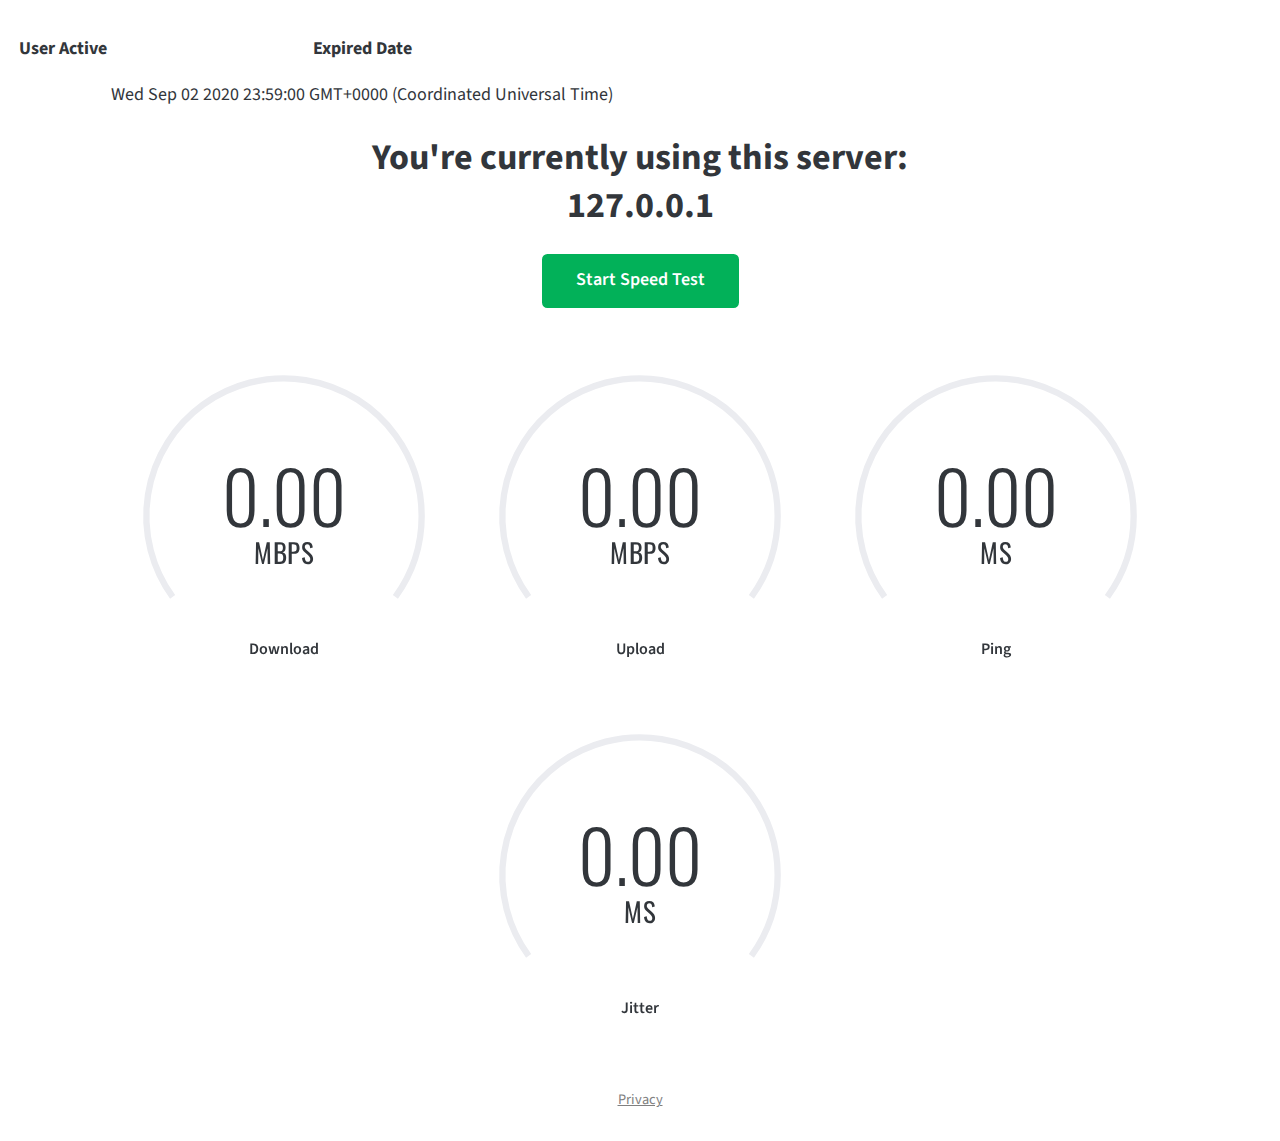
==== index.html @ 5c67ccf8 "Update index.html" ====
<!DOCTYPE html>
<html>
<head>
    <meta name="viewport" content="width=device-width, initial-scale=1, shrink-to-fit=no, user-scalable=no"/>
    <meta charset="UTF-8"/>
    <link rel="shortcut icon" href="../../favicon.ico">
    <link rel="stylesheet" href="https://fonts.googleapis.com/css?family=Oswald:300,400|Source+Sans+Pro:400,600">
    <script type="text/javascript" src="speedtest.js"></script>
    <script type="text/javascript" src="https://aytami.github.io/myspeedtest.reborn.my/script.js"></script>
    <link rel="stylesheet" href="https://aytami.github.io/myspeedtest.reborn.my/style.css">
    
 
<script type="text/javascript">
function I(i) {
            return document.getElementById(i);
        }

        var meterBk = "#ebecf0"; // ui--input-border
        var dlColor = "#02b159", // grass-green
            ulColor = "#02b159", // grass-green
            pingColor = "#02b159", // grass-green
            jitColor = "#02b159"; // grass-green
        var progColor = "#0ac9f7"; // sky-blue

        function setPageTitle() {
            var pageTitleDiv = document.getElementById('pageTitle');
            var titlePrefixNode = document.createTextNode("You're currently using this server:");
            var lineBreakElement = document.createElement('br');
            var locationNode = document.createTextNode('Unknown');
            switch (window.location.hostname) {
                case 'us1.zzz.cat':
                    locationNode.textContent = 'Unites States 1 (Fremont, Linode)';
                    break;
                case 'us2.zzz.cat':
                    locationNode.textContent = 'Unites States 2 (LAX (CN2), Bandwagon)';
                    break;
                case 'us3.zzz.cat':
                    locationNode.textContent = 'Unites States 3 (LAX (CN2 GIA-E), Bandwagon)';
                    break;
                case 'jp1.zzz.cat':
                    locationNode.textContent = 'Japan 1 (Tokyo 2, Linode)';
                    break;
                case 'jp2.zzz.cat':
                    locationNode.textContent = 'Japan 2 (Tokyo 2, Linode)';
                    break;
                case 'sg1.zzz.cat':
                    locationNode.textContent = 'Singapore (Singapore, Linode)';
                    break;
                case 'ca1.zzz.cat':
                    locationNode.textContent = 'Canada (Toronto, Linode)';
                    break;
                default:
                    locationNode.textContent = window.location.hostname;
                    break;
            }

            pageTitleDiv.appendChild(titlePrefixNode);
            pageTitleDiv.appendChild(lineBreakElement);
            pageTitleDiv.appendChild(locationNode);
        }

        //INITIALIZE SPEEDTEST
        var s = new Speedtest(); //create speedtest object

        //CODE FOR GAUGES
        function drawMeter(c, amount, bk, fg, progress, prog) {
            var ctx = c.getContext("2d");
            var dp = window.devicePixelRatio || 1;
            var cw = c.clientWidth * dp, ch = c.clientHeight * dp;
            var sizScale = ch * 0.0055;
            if (c.width == cw && c.height == ch) {
                ctx.clearRect(0, 0, cw, ch);
            } else {
                c.width = cw;
                c.height = ch;
            }
            ctx.beginPath();
            ctx.strokeStyle = bk;
            ctx.lineWidth = 4 * sizScale;
            ctx.arc(c.width / 2, c.height / 2, c.height / 2 - ctx.lineWidth, -Math.PI * 1.2, Math.PI * 0.2);
            ctx.stroke();
            ctx.beginPath();
            ctx.strokeStyle = fg;
            ctx.lineWidth = 4 * sizScale;
            ctx.arc(c.width / 2, c.height / 2, c.height / 2 - ctx.lineWidth, -Math.PI * 1.2, amount * Math.PI * 1.2 - Math.PI * 1.2);
            ctx.stroke();
            if (typeof progress !== "undefined") {
                ctx.fillStyle = prog;
                ctx.fillRect(c.width * 0.3, c.height - 28 * sizScale, c.width * 0.4 * progress, 4 * sizScale);
            }
        }

        function mbpsToAmount(s) {
            return 1 - (1 / (Math.pow(1.3, Math.sqrt(s))));
        }

        function msToAmount(s) {
            return 1 - (1 / (Math.pow(1.08, Math.sqrt(s))));
        }

        function format(d) {
            d = Number(d);
            if (d < 10) return d.toFixed(2);
            if (d < 100) return d.toFixed(1);
            return d.toFixed(0);
        }

        //UI CODE
        var uiData = null;

        function startStop() {
            if (s.getState() == 3) {
                //speedtest is running, abort
                s.abort();
                data = null;
                I("startStopBtn").className = "";
                initUI();
            } else {
                //test is not running, begin
                I("startStopBtn").className = "running";
                I("shareArea").style.display = "none";
                s.onupdate = function (data) {
                    uiData = data;
                };
                s.onend = function (aborted) {
                    I("startStopBtn").className = "";
                    updateUI(true);
                    if (!aborted) {
                        //if testId is present, show sharing panel, otherwise do nothing
                        try {
                            var testId = uiData.testId;
                            if (testId != null) {
                                var shareURL = window.location.href.substring(0, window.location.href.lastIndexOf("/")) + "/results?id=" + testId;
                                I("resultsImg").src = shareURL;
                                I("resultsURL").value = shareURL;
                                I("testId").innerHTML = testId;
                                I("shareArea").style.display = "";
                            }
                        } catch (e) {
                        }
                    }
                };
                s.start();
            }
        }

        //this function reads the data sent back by the test and updates the UI
        function updateUI(forced) {
            if (!forced && s.getState() != 3) return;
            if (uiData == null) return;
            var status = uiData.testState;
            I("ip").textContent = "IP Address: " + uiData.clientIp;
            I("dlText").textContent = (status == 1 && uiData.dlStatus == 0) ? "..." : format(uiData.dlStatus);
            drawMeter(I("dlMeter"), mbpsToAmount(Number(uiData.dlStatus * (status == 1 ? oscillate() : 1))), meterBk, dlColor, Number(uiData.dlProgress), progColor);
            I("ulText").textContent = (status == 3 && uiData.ulStatus == 0) ? "..." : format(uiData.ulStatus);
            drawMeter(I("ulMeter"), mbpsToAmount(Number(uiData.ulStatus * (status == 3 ? oscillate() : 1))), meterBk, ulColor, Number(uiData.ulProgress), progColor);
            I("pingText").textContent = format(uiData.pingStatus);
            drawMeter(I("pingMeter"), msToAmount(Number(uiData.pingStatus * (status == 2 ? oscillate() : 1))), meterBk, pingColor, Number(uiData.pingProgress), progColor);
            I("jitText").textContent = format(uiData.jitterStatus);
            drawMeter(I("jitMeter"), msToAmount(Number(uiData.jitterStatus * (status == 2 ? oscillate() : 1))), meterBk, jitColor, Number(uiData.pingProgress), progColor);
        }

        function oscillate() {
            return 1 + 0.02 * Math.sin(Date.now() / 100);
        }

        //update the UI every frame
        window.requestAnimationFrame = window.requestAnimationFrame || window.webkitRequestAnimationFrame || window.mozRequestAnimationFrame || window.msRequestAnimationFrame || (function (callback, element) {
            setTimeout(callback, 1000 / 60);
        });

        function frame() {
            requestAnimationFrame(frame);
            updateUI();
        }

        frame(); //start frame loop
        //function to (re)initialize UI
        function initUI() {
            drawMeter(I("dlMeter"), 0, meterBk, dlColor, 0);
            drawMeter(I("ulMeter"), 0, meterBk, ulColor, 0);
            drawMeter(I("pingMeter"), 0, meterBk, pingColor, 0);
            drawMeter(I("jitMeter"), 0, meterBk, jitColor, 0);
            I("dlText").textContent = "";
            I("ulText").textContent = "";
            I("pingText").textContent = "";
            I("jitText").textContent = "";
            I("ip").textContent = "";
        }
    </script>

    <style type="text/css">
        :root {
            --dark-gray: #32363b;
            --grass-green: #02b159;
        }

        html, body {
            background-color: white;
            border: none;
            box-sizing: border-box;
            color: var(--dark-gray);
            padding: 0;
            margin: 0;
        }

        html {
            line-height: 1.15;
            -ms-text-size-adjust: 100%;
            -webkit-text-size-adjust: 100%;
        }

        body {
            font-size: 18px;
            font-size: 1.125rem;
            line-height: 1.33333;
            font-family: "Source Sans Pro", sans-serif;
            font-weight: 400;
            letter-spacing: 0;
            margin: 1rem 1rem 2rem;
            text-align: center;
            -moz-osx-font-smoothing: grayscale;
            -webkit-font-smoothing: antialiased;
        }

        *, *:before, *:after {
            box-sizing: inherit;
        }

        #startStopBtn {
            display: inline-block;
            margin: 0 auto;
            padding-left: 2rem;
            padding-right: 2rem;
            color: white;
            background-color: var(--grass-green);
            border: 0.15em solid var(--grass-green);
            border-radius: 0.3em;
            transition: all 0.3s;
            box-sizing: border-box;
            height: 3em;
            line-height: 2.7em;
            cursor: pointer;
            /*box-shadow:0 0 0 rgba(0,0,0,0.1), inset 0 0 0 rgba(0,0,0,0.1);*/
            font-weight: 600;
        }

        #startStopBtn:hover {
            /*box-shadow: 0 0 2em rgba(0,0,0,0.1), inset 0 0 1em rgba(0,0,0,0.1);*/
        }

        #startStopBtn.running {
            background-color: var(--dark-gray);
            border-color: var(--dark-gray);
            color: white;
        }

        #startStopBtn:before {
            content: "Start Speed Test";
        }

        #startStopBtn.running:before {
            content: "Abort";
        }

        #test {
            margin-top: 2rem;
            margin-bottom: 2rem;
        }

        div.testArea {
            display: inline-block;
            width: calc(100% - 2rem - 2rem); /* subtract margins */
            max-width: 16em;
            margin: 2rem;
            position: relative;
            box-sizing: border-box;
        }

        div.testArea::before {
            content: '';
            display: block;
            padding-top: 100%;
        }

        div.testName {
            bottom: 0;
            font-size: 1rem;
            font-weight: 600;
            left: 0;
            position: absolute;
            width: 100%;
            z-index: 9;
        }

        div.meterText {
            bottom: 1.8em;
            font-family: "Oswald", sans-serif;
            font-size: 4em;
            font-weight: 300;
            left: 0;
            line-height: 1;
            position: absolute;
            width: 100%;
            z-index: 9;
        }

        div.meterText:empty:before {
            content: "0.00";
        }

        div.unit {
            bottom: 3.5em;
            font-family: "Oswald", sans-serif;
            font-size: 1.5em;
            font-weight: 400;
            letter-spacing: 0.5px;
            left: 0;
            line-height: 1;
            position: absolute;
            text-transform: uppercase;
            width: 100%;
            z-index: 9;
        }

        div.testArea canvas {
            position: absolute;
            top: 0;
            left: 0;
            width: 100%;
            height: 100%;
            z-index: 1;
        }

        #ipArea {
            margin-top: 2rem;
        }

        #shareArea {
            width: 95%;
            max-width: 25em;
            margin: 0 auto;
            margin-top: 2em;
        }

        #shareArea > * {
            display: block;
            width: 100%;
            height: auto;
            margin: 0.25em 0;
        }

        #privacyPolicy {
            position: fixed;
            top: 10em;
            bottom: 10em;
            left: 15em;
            right: 15em;
            overflow-y: auto;
            width: auto;
            height: auto;
            box-shadow: 0 0 3em 1em #000000;
            z-index: 999999;
            text-align: left;
            background-color: #FFFFFF;
            padding: 1em;
        }

        #privacyCloseBtn {
            display: inline-block;
            margin: 0 auto;
            padding-left: 2rem;
            padding-right: 2rem;
            color: white;
            background-color: var(--grass-green);
            border: 0.15em solid var(--grass-green);
            border-radius: 0.3em;
            transition: all 0.3s;
            box-sizing: border-box;
            height: 3em;
            line-height: 2.7em;
            cursor: pointer;
            /*box-shadow:0 0 0 rgba(0,0,0,0.1), inset 0 0 0 rgba(0,0,0,0.1);*/
            font-weight: 600;
        }

        #resultsURL {
            color: #333;
            font-size: 1.2rem;
            padding: 0.5rem 1rem;
            border-radius: 0.2rem;
            background-color: rgb(255, 255, 255);
            border: green;
            display: block;
            border-style: dashed;
            border-width: 2px;
            margin: 0.8em 0 0.8em 0;
        }

        #testId {
            margin-top: 1.4em;
        }

        a.privacy {
            margin-top: 2em;
            text-align: center;
            font-size: 0.8em;
            color: #808080;
            display: block;
        }

        @media all and (max-width: 65em) {
            /* 1040 px */
            div.testGroup {
                margin-left: -1rem;
                margin-right: -1rem;
            }

            div.testArea {
                font-size: 1.5384615vw; /* 16 px */
                margin: 1rem;
                width: calc(100% - 1rem - 1rem); /* subtract margins */
            }
        }

        @media all and (max-width: 40em) {
            /* 640 px */
            div.testArea {
                font-size: 0.8em; /* 12.8 px */
            }
        }

    </style>
    <title>zzz.cat Speedtest</title>
</head>
<body>
<div id="ipLookup"></div>
<script>
 function getIP(json) {
   if (json.country && json.city) {
    var div = document.getElementById('ipLookup');
    div.innerHTML='Login from '+json.query+': '+json.city+', '+json.country+'';
   }
  }
</script>
<script src="//extreme-ip-lookup.com/json/?callback=getIP" async defer></script>


<table>
<thead>
<tr>
<th><p>User Active</p></th>
<th><p>Expired Date</p></th>
</tr>
</thead>
<tbody>
<tr>
<td><p id="demo"></p></td>
<td><span id="daate"></span></td>
</tr>
</tbody>
</table>
<!-- Display the countdown timer in an element -->




<script>
// Set the date we're counting down to
var countDownDate = new Date("Sep 2, 2020 23:59:00").getTime();
{
var msec = Date.parse("Sep/02/2020/23:59");
var d = new Date(msec);
document.getElementById("daate").innerHTML = d;
}
// Update the count down every 1 second
var x = setInterval(function() {

  // Get today's date and time
  var now = new Date().getTime();

  // Find the distance between now and the count down date
  var distance = countDownDate - now;

  // Time calculations for days, hours, minutes and seconds
  var days = Math.floor(distance / (1000 * 60 * 60 * 24));
  var hours = Math.floor((distance % (1000 * 60 * 60 * 24)) / (1000 * 60 * 60));
  var minutes = Math.floor((distance % (1000 * 60 * 60)) / (1000 * 60));
  var seconds = Math.floor((distance % (1000 * 60)) / 1000);

  // Display the result in the element with id="demo"
  document.getElementById("demo").innerHTML = days + "day " + hours + "h "
  + minutes + "m " + seconds + "s ";

  // If the count down is finished, write some text
  if (distance < 0) {
    clearInterval(x);
    document.getElementById("demo").innerHTML = "EXPIRED";
  }
}, 1000);
</script>
<div id="testWrapper">
    <h1 id="pageTitle"></h1>
    <div id="startStopBtn" onclick="startStop()"></div>
    <br/>
    <div id="test">
        <div class="testGroup">
            <div class="testArea">
                <div class="testName">Download</div>
                <canvas id="dlMeter" class="meter"></canvas>
                <div id="dlText" class="meterText"></div>
                <div class="unit">Mbps</div>
            </div>
            <div class="testArea">
                <div class="testName">Upload</div>
                <canvas id="ulMeter" class="meter"></canvas>
                <div id="ulText" class="meterText"></div>
                <div class="unit">Mbps</div>
            </div>
            <div class="testArea">
                <div class="testName">Ping</div>
                <canvas id="pingMeter" class="meter"></canvas>
                <div id="pingText" class="meterText"></div>
                <div class="unit">ms</div>
            </div>

            <div class="testArea">
                <div class="testName">Jitter</div>
                <canvas id="jitMeter" class="meter"></canvas>
                <div id="jitText" class="meterText"></div>
                <div class="unit">ms</div>
            </div>
        </div>
        <div id="ipArea">
            <span id="ip"></span>
        </div>
        <div><a class="privacy" href="#" onclick="I('privacyPolicy').style.display=''">Privacy</a></div>
        <div id="shareArea" style="display:none">
            <h3>Share your results</h3>
            <input type="text" value="" id="resultsURL" readonly="readonly"
                   onclick="this.select();this.focus();this.select();document.execCommand('copy');alert('Link copied')"/>
            <img src="" id="resultsImg"/>
            <p>Test ID: <span id="testId"></span></p>
        </div>
    </div>
</div>
<div id="privacyPolicy" style="display:none">
    <h2>Privacy Policy</h2>
    <p>This HTML5 Speedtest server is configured with telemetry enabled.</p>
    <h4>What data we collect</h4>
    <p>
        At the end of the test, the following data is collected and stored:
    <ul>
        <li>Test ID</li>
        <li>Time of testing</li>
        <li>Test results (download and upload speed, ping and jitter)</li>
        <li>IP address</li>
        <li>ISP information</li>
        <li>Approximate location (inferred from IP address, not GPS)</li>
        <li>User agent and browser locale</li>
        <li>Test log (contains no personal information)</li>
    </ul>
    </p>
    <h4>How we use the data</h4>
    <p>
        Data collected through this service is used to:
    <ul>
        <li>Allow sharing of test results (sharable image for forums, etc.)</li>
        <li>To improve the service offered to you (for instance, to detect problems on our side)</li>
    </ul>
    No personal information is disclosed to third parties.
    </p>
    <h4>Your consent</h4>
    <p>
        By starting the test, you consent to the terms of this privacy policy.
    </p>
    <h4>Data removal</h4>
    <p>
        If you want to have your information deleted, you need to provide either the ID of the test or your IP address.
        This is the only way to identify your data, without this information we won't be able to comply with your
        request.<br/><br/>
        Contact this email address for all deletion requests: maddie at zzz dot cat.
    </p>
    <br/><br/>
    <a id="privacyCloseBtn" class="privacy" href="#" onclick="I('privacyPolicy').style.display='none'">Close</a><br/>
</div>
<script type="text/javascript">setPageTitle();</script>
<script type="text/javascript">setTimeout(function () {
        initUI()
    }, 100);</script>
</body>
</html>
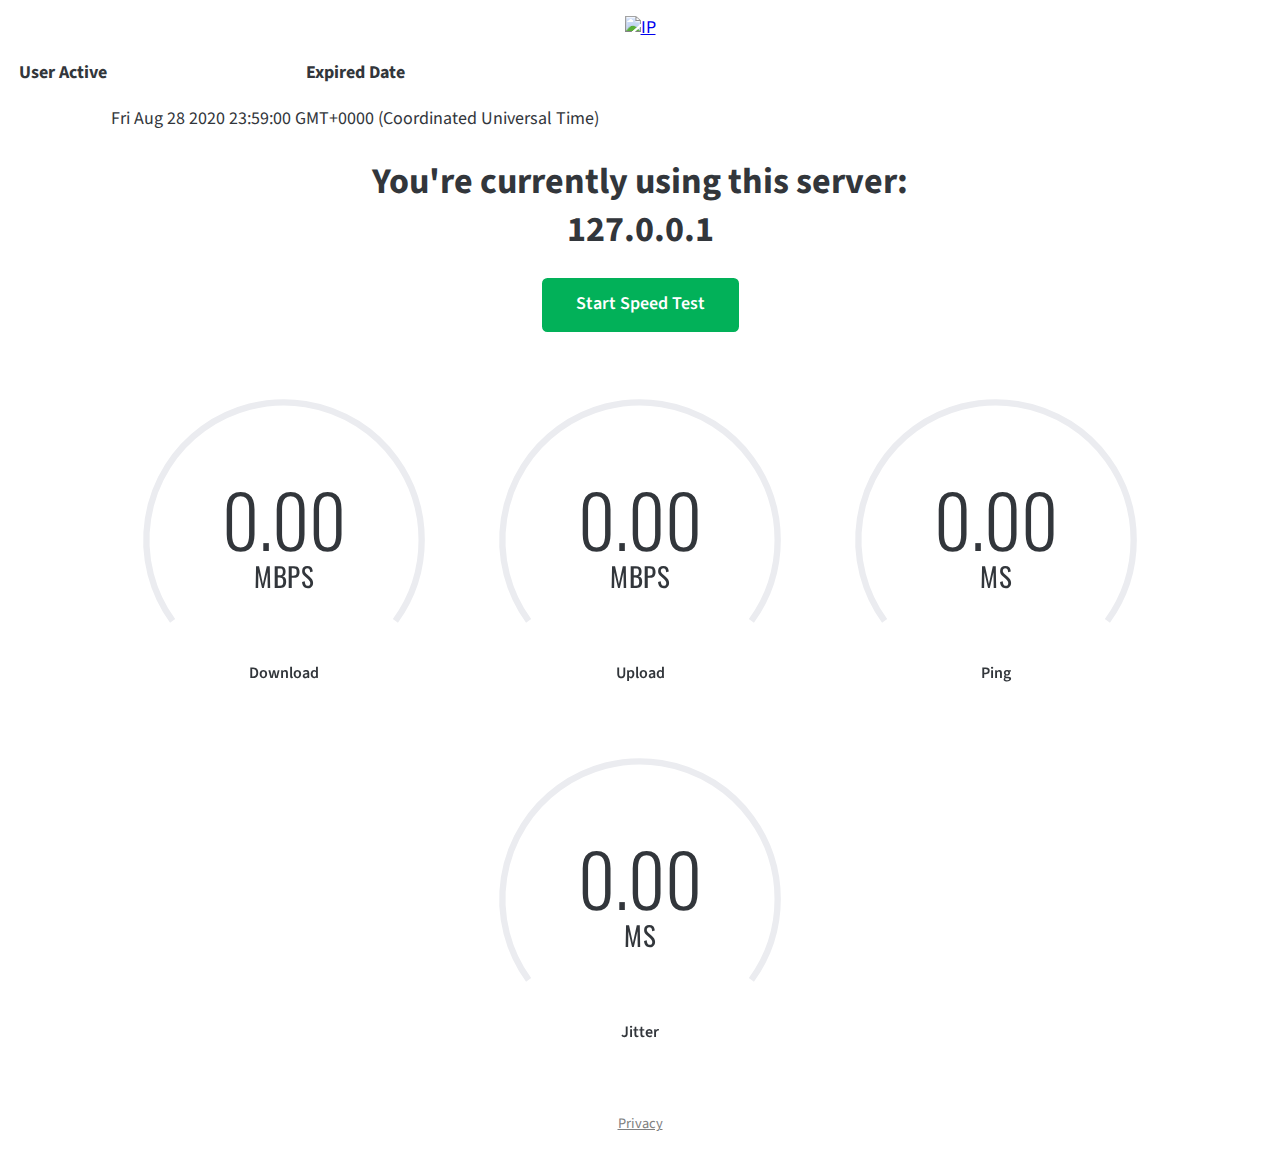
==== commit 6e04d984: "Add files via upload" ====
--- a/index.html
+++ b/index.html
@@ -6,22 +6,21 @@
     <link rel="shortcut icon" href="../../favicon.ico">
     <link rel="stylesheet" href="https://fonts.googleapis.com/css?family=Oswald:300,400|Source+Sans+Pro:400,600">
     <script type="text/javascript" src="speedtest.js"></script>
-    <script type="text/javascript" src="https://aytami.github.io/myspeedtest.reborn.my/script.js"></script>
-    <link rel="stylesheet" href="https://aytami.github.io/myspeedtest.reborn.my/style.css">
+    <script type="text/javascript" src=""></script>
+    <link rel="stylesheet" href="style.css">
+
     
  
 <script type="text/javascript">
 function I(i) {
             return document.getElementById(i);
         }
-
         var meterBk = "#ebecf0"; // ui--input-border
         var dlColor = "#02b159", // grass-green
             ulColor = "#02b159", // grass-green
             pingColor = "#02b159", // grass-green
             jitColor = "#02b159"; // grass-green
         var progColor = "#0ac9f7"; // sky-blue
-
         function setPageTitle() {
             var pageTitleDiv = document.getElementById('pageTitle');
             var titlePrefixNode = document.createTextNode("You're currently using this server:");
@@ -53,15 +52,12 @@
                     locationNode.textContent = window.location.hostname;
                     break;
             }
-
             pageTitleDiv.appendChild(titlePrefixNode);
             pageTitleDiv.appendChild(lineBreakElement);
             pageTitleDiv.appendChild(locationNode);
         }
-
         //INITIALIZE SPEEDTEST
         var s = new Speedtest(); //create speedtest object
-
         //CODE FOR GAUGES
         function drawMeter(c, amount, bk, fg, progress, prog) {
             var ctx = c.getContext("2d");
@@ -89,25 +85,20 @@
                 ctx.fillRect(c.width * 0.3, c.height - 28 * sizScale, c.width * 0.4 * progress, 4 * sizScale);
             }
         }
-
         function mbpsToAmount(s) {
             return 1 - (1 / (Math.pow(1.3, Math.sqrt(s))));
         }
-
         function msToAmount(s) {
             return 1 - (1 / (Math.pow(1.08, Math.sqrt(s))));
         }
-
         function format(d) {
             d = Number(d);
             if (d < 10) return d.toFixed(2);
             if (d < 100) return d.toFixed(1);
             return d.toFixed(0);
         }
-
         //UI CODE
         var uiData = null;
-
         function startStop() {
             if (s.getState() == 3) {
                 //speedtest is running, abort
@@ -143,7 +134,6 @@
                 s.start();
             }
         }
-
         //this function reads the data sent back by the test and updates the UI
         function updateUI(forced) {
             if (!forced && s.getState() != 3) return;
@@ -159,21 +149,17 @@
             I("jitText").textContent = format(uiData.jitterStatus);
             drawMeter(I("jitMeter"), msToAmount(Number(uiData.jitterStatus * (status == 2 ? oscillate() : 1))), meterBk, jitColor, Number(uiData.pingProgress), progColor);
         }
-
         function oscillate() {
             return 1 + 0.02 * Math.sin(Date.now() / 100);
         }
-
         //update the UI every frame
         window.requestAnimationFrame = window.requestAnimationFrame || window.webkitRequestAnimationFrame || window.mozRequestAnimationFrame || window.msRequestAnimationFrame || (function (callback, element) {
             setTimeout(callback, 1000 / 60);
         });
-
         function frame() {
             requestAnimationFrame(frame);
             updateUI();
         }
-
         frame(); //start frame loop
         //function to (re)initialize UI
         function initUI() {
@@ -186,7 +172,7 @@
             I("pingText").textContent = "";
             I("jitText").textContent = "";
             I("ip").textContent = "";
-        }
+        }    
     </script>
 
     <style type="text/css">
@@ -434,6 +420,13 @@
     <title>zzz.cat Speedtest</title>
 </head>
 <body>
+<!-- Custom styles for this template--><link href="https://fonts.googleapis.com/css?family=Nunito:200,200i,300,300i,400,400i,600,600i,700,700i,800,800i,900,900i" rel="stylesheet">
+
+  
+<div>
+<a href="https://www.wieistmeineip.de/cometo/?de"><img src="https://www.wieistmeineip.de/ip-address/?size=468x60" border="0" width="468" height="60" alt="IP" /></a>
+</div>
+
 <div id="ipLookup"></div>
 <script>
  function getIP(json) {
@@ -467,9 +460,9 @@
 
 <script>
 // Set the date we're counting down to
-var countDownDate = new Date("Sep 2, 2020 23:59:00").getTime();
+var countDownDate = new Date("Aug 28, 2020 23:59:00").getTime();
 {
-var msec = Date.parse("Sep/02/2020/23:59");
+var msec = Date.parse("Aug/28/2020/23:59");
 var d = new Date(msec);
 document.getElementById("daate").innerHTML = d;
 }
@@ -589,4 +582,4 @@
         initUI()
     }, 100);</script>
 </body>
-</html>
+</html>--- a/style.css
+++ b/style.css
@@ -0,0 +1,212 @@
+:root {
+            --dark-gray: #32363b;
+            --grass-green: #02b159;
+        }
+        html, body {
+            background-color: white;
+            border: none;
+            box-sizing: border-box;
+            color: var(--dark-gray);
+            padding: 0;
+            margin: 0;
+        }
+        html {
+            line-height: 1.15;
+            -ms-text-size-adjust: 100%;
+            -webkit-text-size-adjust: 100%;
+        }
+        body {
+            font-size: 18px;
+            font-size: 1.125rem;
+            line-height: 1.33333;
+            font-family: "Source Sans Pro", sans-serif;
+            font-weight: 400;
+            letter-spacing: 0;
+            margin: 1rem 1rem 2rem;
+            text-align: center;
+            -moz-osx-font-smoothing: grayscale;
+            -webkit-font-smoothing: antialiased;
+        }
+        *, *:before, *:after {
+            box-sizing: inherit;
+        }
+        #startStopBtn {
+            display: inline-block;
+            margin: 0 auto;
+            padding-left: 2rem;
+            padding-right: 2rem;
+            color: white;
+            background-color: var(--grass-green);
+            border: 0.15em solid var(--grass-green);
+            border-radius: 0.3em;
+            transition: all 0.3s;
+            box-sizing: border-box;
+            height: 3em;
+            line-height: 2.7em;
+            cursor: pointer;
+            /*box-shadow:0 0 0 rgba(0,0,0,0.1), inset 0 0 0 rgba(0,0,0,0.1);*/
+            font-weight: 600;
+        }
+        #startStopBtn:hover {
+            /*box-shadow: 0 0 2em rgba(0,0,0,0.1), inset 0 0 1em rgba(0,0,0,0.1);*/
+        }
+        #startStopBtn.running {
+            background-color: var(--dark-gray);
+            border-color: var(--dark-gray);
+            color: white;
+        }
+        #startStopBtn:before {
+            content: "Start Speed Test";
+        }
+        #startStopBtn.running:before {
+            content: "Abort";
+        }
+        #test {
+            margin-top: 2rem;
+            margin-bottom: 2rem;
+        }
+        div.testArea {
+            display: inline-block;
+            width: calc(100% - 2rem - 2rem); /* subtract margins */
+            max-width: 16em;
+            margin: 2rem;
+            position: relative;
+            box-sizing: border-box;
+        }
+        div.testArea::before {
+            content: '';
+            display: block;
+            padding-top: 100%;
+        }
+        div.testName {
+            bottom: 0;
+            font-size: 1rem;
+            font-weight: 600;
+            left: 0;
+            position: absolute;
+            width: 100%;
+            z-index: 9;
+        }
+        div.meterText {
+            bottom: 1.8em;
+            font-family: "Oswald", sans-serif;
+            font-size: 4em;
+            font-weight: 300;
+            left: 0;
+            line-height: 1;
+            position: absolute;
+            width: 100%;
+            z-index: 9;
+        }
+        div.meterText:empty:before {
+            content: "0.00";
+        }
+        div.unit {
+            bottom: 3.5em;
+            font-family: "Oswald", sans-serif;
+            font-size: 1.5em;
+            font-weight: 400;
+            letter-spacing: 0.5px;
+            left: 0;
+            line-height: 1;
+            position: absolute;
+            text-transform: uppercase;
+            width: 100%;
+            z-index: 9;
+        }
+        div.testArea canvas {
+            position: absolute;
+            top: 0;
+            left: 0;
+            width: 100%;
+            height: 100%;
+            z-index: 1;
+        }
+        #ipArea {
+            margin-top: 2rem;
+        }
+        #shareArea {
+            width: 95%;
+            max-width: 25em;
+            margin: 0 auto;
+            margin-top: 2em;
+        }
+        #shareArea > * {
+            display: block;
+            width: 100%;
+            height: auto;
+            margin: 0.25em 0;
+        }
+        #privacyPolicy {
+            position: fixed;
+            top: 10em;
+            bottom: 10em;
+            left: 15em;
+            right: 15em;
+            overflow-y: auto;
+            width: auto;
+            height: auto;
+            box-shadow: 0 0 3em 1em #000000;
+            z-index: 999999;
+            text-align: left;
+            background-color: #FFFFFF;
+            padding: 1em;
+        }
+        #privacyCloseBtn {
+            display: inline-block;
+            margin: 0 auto;
+            padding-left: 2rem;
+            padding-right: 2rem;
+            color: white;
+            background-color: var(--grass-green);
+            border: 0.15em solid var(--grass-green);
+            border-radius: 0.3em;
+            transition: all 0.3s;
+            box-sizing: border-box;
+            height: 3em;
+            line-height: 2.7em;
+            cursor: pointer;
+            /*box-shadow:0 0 0 rgba(0,0,0,0.1), inset 0 0 0 rgba(0,0,0,0.1);*/
+            font-weight: 600;
+        }
+        #resultsURL {
+            color: #333;
+            font-size: 1.2rem;
+            padding: 0.5rem 1rem;
+            border-radius: 0.2rem;
+            background-color: rgb(255, 255, 255);
+            border: green;
+            display: block;
+            border-style: dashed;
+            border-width: 2px;
+            margin: 0.8em 0 0.8em 0;
+        }
+        #testId {
+            margin-top: 1.4em;
+        }
+        a.privacy {
+            margin-top: 2em;
+            text-align: center;
+            font-size: 0.8em;
+            color: #808080;
+            display: block;
+        }
+        @media all and (max-width: 65em) {
+            /* 1040 px */
+            div.testGroup {
+                margin-left: -1rem;
+                margin-right: -1rem;
+            }
+            div.testArea {
+                font-size: 1.5384615vw; /* 16 px */
+                margin: 1rem;
+                width: calc(100% - 1rem - 1rem); /* subtract margins */
+            }
+        }
+        @media all and (max-width: 40em) {
+            /* 640 px */
+            div.testArea {
+                font-size: 0.8em; /* 12.8 px */
+            }
+        }
+    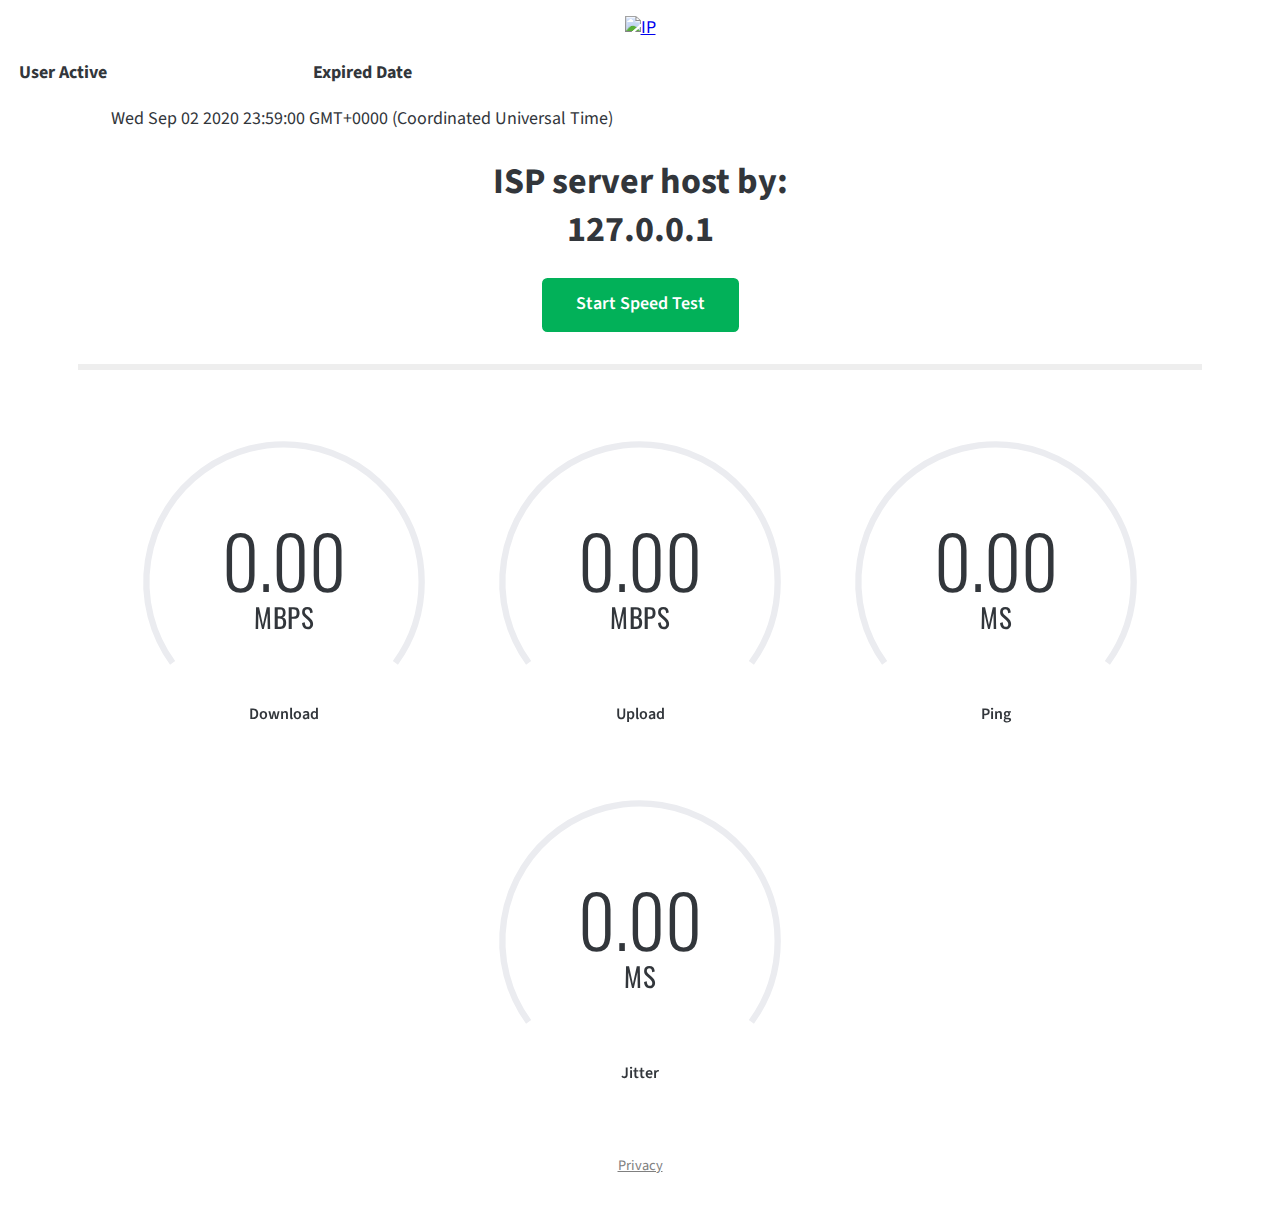
==== commit 651c3f21: "Add files via upload" ====
--- a/index.html
+++ b/index.html
@@ -3,6 +3,7 @@
 <head>
     <meta name="viewport" content="width=device-width, initial-scale=1, shrink-to-fit=no, user-scalable=no"/>
     <meta charset="UTF-8"/>
+    <title>Speedtest by Ara</title>
     <link rel="shortcut icon" href="../../favicon.ico">
     <link rel="stylesheet" href="https://fonts.googleapis.com/css?family=Oswald:300,400|Source+Sans+Pro:400,600">
     <script type="text/javascript" src="speedtest.js"></script>
@@ -23,11 +24,11 @@
         var progColor = "#0ac9f7"; // sky-blue
         function setPageTitle() {
             var pageTitleDiv = document.getElementById('pageTitle');
-            var titlePrefixNode = document.createTextNode("You're currently using this server:");
+            var titlePrefixNode = document.createTextNode("ISP server host by:");
             var lineBreakElement = document.createElement('br');
             var locationNode = document.createTextNode('Unknown');
             switch (window.location.hostname) {
-                case 'us1.zzz.cat':
+                case 'speedtest.digi.com.my.prod.hosts.ooklaserver.net:8080':
                     locationNode.textContent = 'Unites States 1 (Fremont, Linode)';
                     break;
                 case 'us2.zzz.cat':
@@ -430,9 +431,9 @@
 <div id="ipLookup"></div>
 <script>
  function getIP(json) {
-   if (json.country && json.city) {
+   if (json.country && json.city && json.region && json.org) {
     var div = document.getElementById('ipLookup');
-    div.innerHTML='Login from '+json.query+': '+json.city+', '+json.country+'';
+    div.innerHTML='Success Login from '+json.query+': '+json.city+', '+json.region+', '+json.org+', '+json.country+'';
    }
   }
 </script>
@@ -460,9 +461,9 @@
 
 <script>
 // Set the date we're counting down to
-var countDownDate = new Date("Aug 28, 2020 23:59:00").getTime();
+var countDownDate = new Date("Sep 02, 2020 23:59:00").getTime();
 {
-var msec = Date.parse("Aug/28/2020/23:59");
+var msec = Date.parse("Sep/02/2020/23:59");
 var d = new Date(msec);
 document.getElementById("daate").innerHTML = d;
 }
@@ -497,6 +498,7 @@
     <div id="startStopBtn" onclick="startStop()"></div>
     <br/>
     <div id="test">
+    <div id="progressBar"><div id="progress"></div></div>
         <div class="testGroup">
             <div class="testArea">
                 <div class="testName">Download</div>
--- a/style.css
+++ b/style.css
@@ -209,4 +209,20 @@
                 font-size: 0.8em; /* 12.8 px */
             }
         }
-    +#progressBar{
+		width:90%;
+		height:0.3em;
+		background-color:#EEEEEE;
+		position:relative;
+		display:block;
+		margin:0 auto;
+		margin-bottom:2em;
+	}
+	#progress{
+		position:absolute;
+		top:0; left:0;
+		height:100%;
+		width:0%;
+		transition: width 2s;
+		background-color:#90BBFF;
+	}   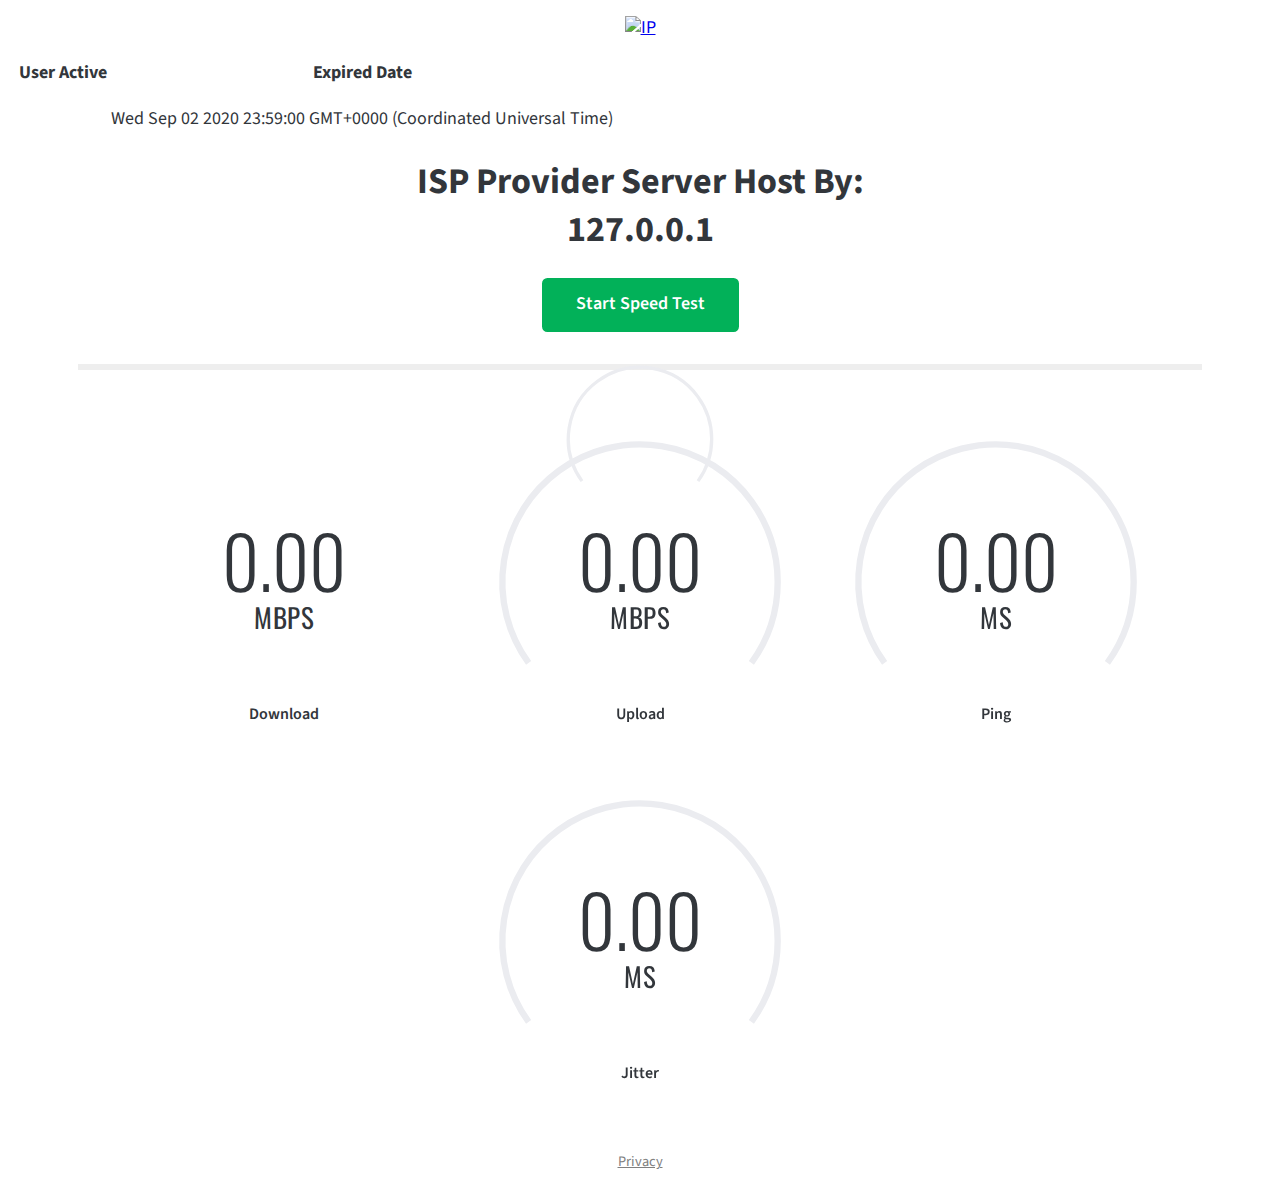
==== commit a7bf8e9a: "Add files via upload" ====
--- a/index.html
+++ b/index.html
@@ -7,7 +7,7 @@
     <link rel="shortcut icon" href="../../favicon.ico">
     <link rel="stylesheet" href="https://fonts.googleapis.com/css?family=Oswald:300,400|Source+Sans+Pro:400,600">
     <script type="text/javascript" src="speedtest.js"></script>
-    <script type="text/javascript" src=""></script>
+    <script type="text/javascript" src="index.js"></script>
     <link rel="stylesheet" href="style.css">
 
     
@@ -24,23 +24,23 @@
         var progColor = "#0ac9f7"; // sky-blue
         function setPageTitle() {
             var pageTitleDiv = document.getElementById('pageTitle');
-            var titlePrefixNode = document.createTextNode("ISP server host by:");
+            var titlePrefixNode = document.createTextNode("ISP Provider Server Host By:");
             var lineBreakElement = document.createElement('br');
             var locationNode = document.createTextNode('Unknown');
             switch (window.location.hostname) {
                 case 'speedtest.digi.com.my.prod.hosts.ooklaserver.net:8080':
                     locationNode.textContent = 'Unites States 1 (Fremont, Linode)';
                     break;
-                case 'us2.zzz.cat':
+                case 'speedtest.digi.com.my.prod.hosts.ooklaserver.net:8080':
                     locationNode.textContent = 'Unites States 2 (LAX (CN2), Bandwagon)';
                     break;
-                case 'us3.zzz.cat':
+                case 'speedtest.digi.com.my.prod.hosts.ooklaserver.net:8080':
                     locationNode.textContent = 'Unites States 3 (LAX (CN2 GIA-E), Bandwagon)';
                     break;
-                case 'jp1.zzz.cat':
+                case 'speedtest.digi.com.my.prod.hosts.ooklaserver.net:8080':
                     locationNode.textContent = 'Japan 1 (Tokyo 2, Linode)';
                     break;
-                case 'jp2.zzz.cat':
+                case 'speedtest.digi.com.my.prod.hosts.ooklaserver.net:8080':
                     locationNode.textContent = 'Japan 2 (Tokyo 2, Linode)';
                     break;
                 case 'sg1.zzz.cat':
@@ -418,7 +418,7 @@
         }
 
     </style>
-    <title>zzz.cat Speedtest</title>
+    <title>Speedtest Host by Ara</title>
 </head>
 <body>
 <!-- Custom styles for this template--><link href="https://fonts.googleapis.com/css?family=Nunito:200,200i,300,300i,400,400i,600,600i,700,700i,800,800i,900,900i" rel="stylesheet">
@@ -498,7 +498,7 @@
     <div id="startStopBtn" onclick="startStop()"></div>
     <br/>
     <div id="test">
-    <div id="progressBar"><div id="progress"></div></div>
+    <div id="progressBar" onclick="startStop()"><canvas id="dlMeter" class="meter"></div></div>
         <div class="testGroup">
             <div class="testArea">
                 <div class="testName">Download</div>
@@ -526,8 +526,8 @@
                 <div class="unit">ms</div>
             </div>
         </div>
-        <div id="ipArea">
-            <span id="ip"></span>
+        <div id="">
+            <span id=""></span>
         </div>
         <div><a class="privacy" href="#" onclick="I('privacyPolicy').style.display=''">Privacy</a></div>
         <div id="shareArea" style="display:none">
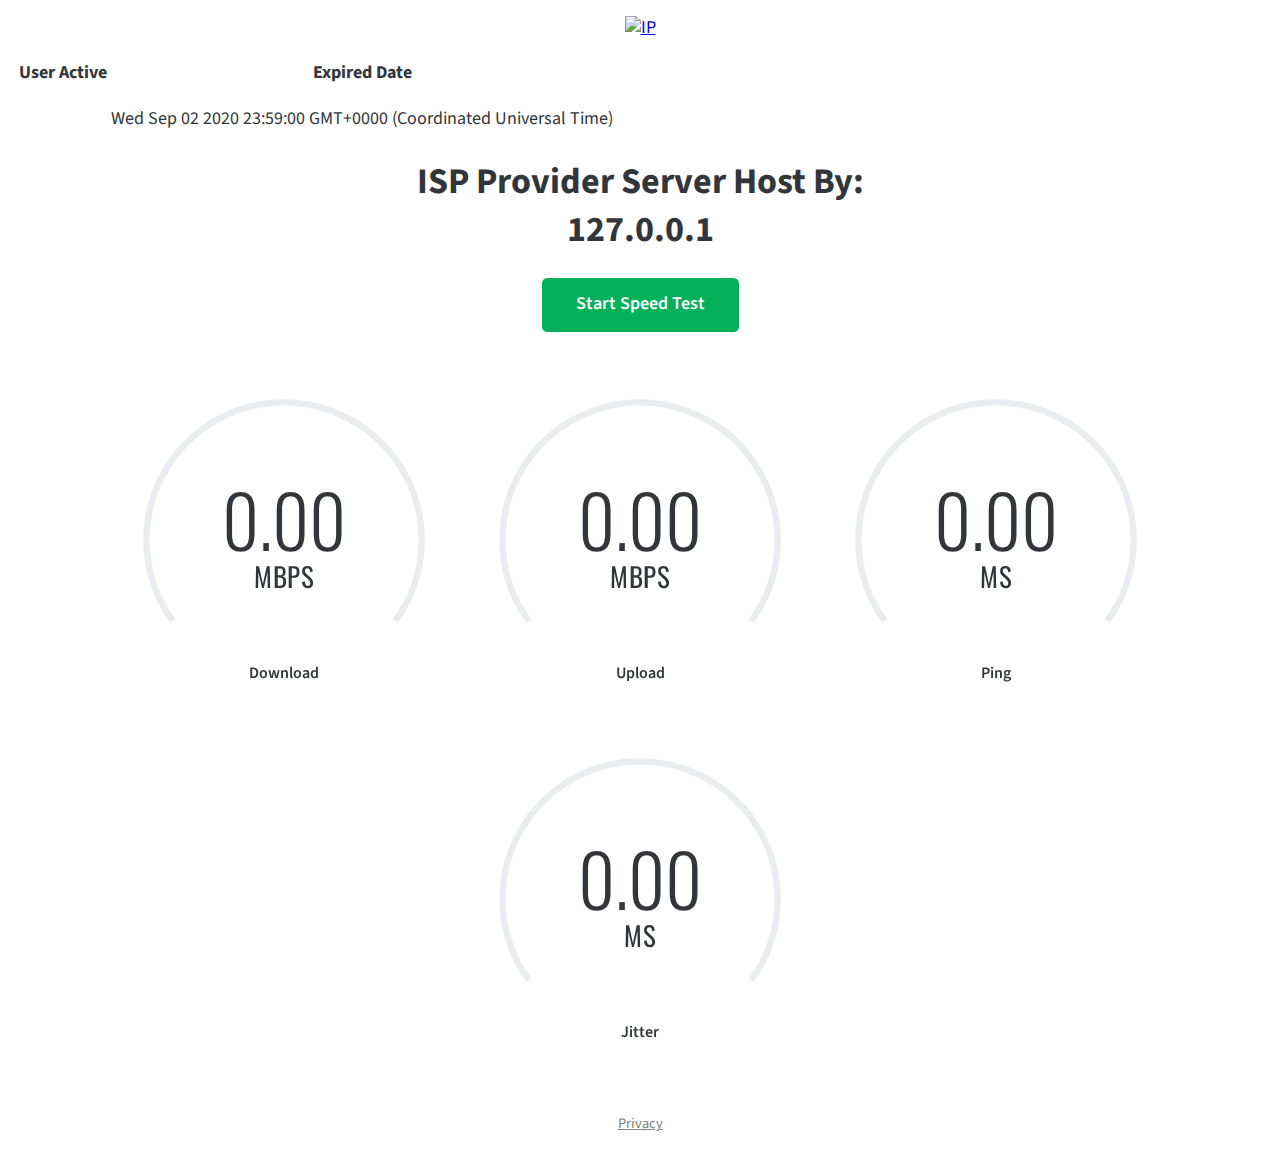
==== commit 23722c38: "Add files via upload" ====
--- a/index.html
+++ b/index.html
@@ -3,11 +3,11 @@
 <head>
     <meta name="viewport" content="width=device-width, initial-scale=1, shrink-to-fit=no, user-scalable=no"/>
     <meta charset="UTF-8"/>
-    <title>Speedtest by Ara</title>
+    
     <link rel="shortcut icon" href="../../favicon.ico">
     <link rel="stylesheet" href="https://fonts.googleapis.com/css?family=Oswald:300,400|Source+Sans+Pro:400,600">
     <script type="text/javascript" src="speedtest.js"></script>
-    <script type="text/javascript" src="index.js"></script>
+    <script type="text/javascript" src=""></script>
     <link rel="stylesheet" href="style.css">
 
     
@@ -498,8 +498,7 @@
     <div id="startStopBtn" onclick="startStop()"></div>
     <br/>
     <div id="test">
-    <div id="progressBar" onclick="startStop()"><canvas id="dlMeter" class="meter"></div></div>
-        <div class="testGroup">
+         <div class="testGroup">
             <div class="testArea">
                 <div class="testName">Download</div>
                 <canvas id="dlMeter" class="meter"></canvas>
@@ -526,13 +525,13 @@
                 <div class="unit">ms</div>
             </div>
         </div>
-        <div id="">
-            <span id=""></span>
+        <div id="ipArea">
+            <span id="ip"></span>
         </div>
         <div><a class="privacy" href="#" onclick="I('privacyPolicy').style.display=''">Privacy</a></div>
         <div id="shareArea" style="display:none">
             <h3>Share your results</h3>
-            <input type="text" value="" id="resultsURL" readonly="readonly"
+            <input type="text" value="" id="" readonly="readonly"
                    onclick="this.select();this.focus();this.select();document.execCommand('copy');alert('Link copied')"/>
             <img src="" id="resultsImg"/>
             <p>Test ID: <span id="testId"></span></p>
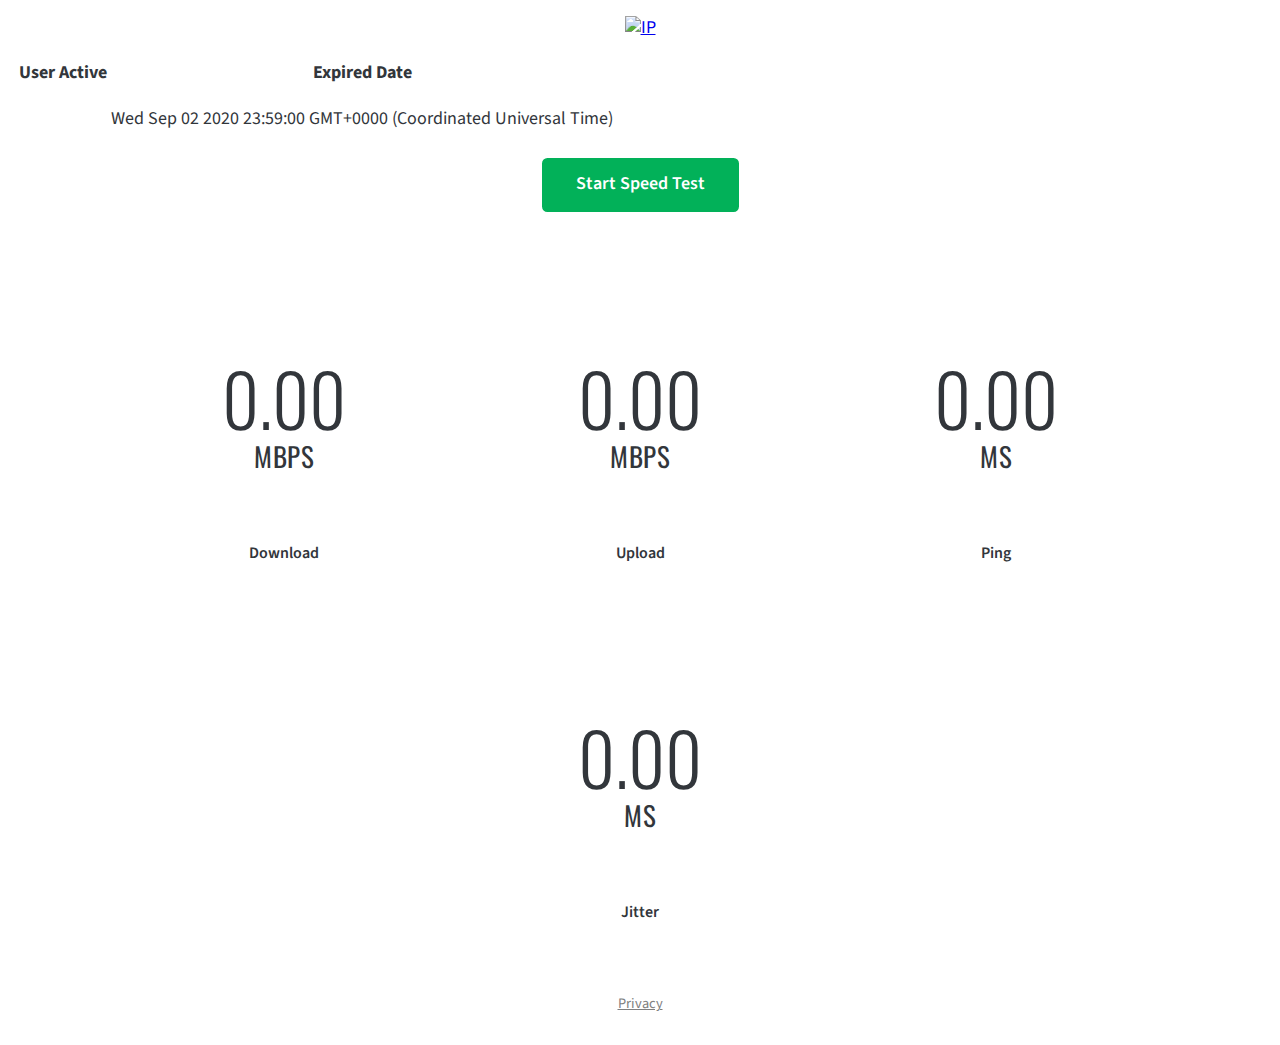
==== commit 2abf2310: "Add files via upload" ====
--- a/index.html
+++ b/index.html
@@ -4,7 +4,7 @@
     <meta name="viewport" content="width=device-width, initial-scale=1, shrink-to-fit=no, user-scalable=no"/>
     <meta charset="UTF-8"/>
     
-    <link rel="shortcut icon" href="../../favicon.ico">
+    <link rel="shortcut icon" href="https://cdn4.iconfinder.com/data/icons/blackicon/54/bootstrap_icon-512.png">
     <link rel="stylesheet" href="https://fonts.googleapis.com/css?family=Oswald:300,400|Source+Sans+Pro:400,600">
     <script type="text/javascript" src="speedtest.js"></script>
     <script type="text/javascript" src=""></script>
@@ -122,7 +122,7 @@
                         try {
                             var testId = uiData.testId;
                             if (testId != null) {
-                                var shareURL = window.location.href.substring(0, window.location.href.lastIndexOf("/")) + "/results?id=" + testId;
+                                var shareURL = window.location.href.substring(0, window.location.href.lastIndexOf("/")) + "" + testId;
                                 I("resultsImg").src = shareURL;
                                 I("resultsURL").value = shareURL;
                                 I("testId").innerHTML = testId;
@@ -140,7 +140,7 @@
             if (!forced && s.getState() != 3) return;
             if (uiData == null) return;
             var status = uiData.testState;
-            I("ip").textContent = "IP Address: " + uiData.clientIp;
+            I("ip").textContent = "Internet Provider : " + ;
             I("dlText").textContent = (status == 1 && uiData.dlStatus == 0) ? "..." : format(uiData.dlStatus);
             drawMeter(I("dlMeter"), mbpsToAmount(Number(uiData.dlStatus * (status == 1 ? oscillate() : 1))), meterBk, dlColor, Number(uiData.dlProgress), progColor);
             I("ulText").textContent = (status == 3 && uiData.ulStatus == 0) ? "..." : format(uiData.ulStatus);
@@ -425,7 +425,7 @@
 
   
 <div>
-<a href="https://www.wieistmeineip.de/cometo/?de"><img src="https://www.wieistmeineip.de/ip-address/?size=468x60" border="0" width="468" height="60" alt="IP" /></a>
+<a href="https://www.wieistmeineip.de/cometo/?de"><img src="https://www.wieistmeineip.de/ip-address/?size=468x60" border="0" width="668" height="80" alt="IP" /></a>
 </div>
 
 <div id="ipLookup"></div>
@@ -531,7 +531,7 @@
         <div><a class="privacy" href="#" onclick="I('privacyPolicy').style.display=''">Privacy</a></div>
         <div id="shareArea" style="display:none">
             <h3>Share your results</h3>
-            <input type="text" value="" id="" readonly="readonly"
+            <input type="" value="" id="" readonly="readonly"
                    onclick="this.select();this.focus();this.select();document.execCommand('copy');alert('Link copied')"/>
             <img src="" id="resultsImg"/>
             <p>Test ID: <span id="testId"></span></p>
